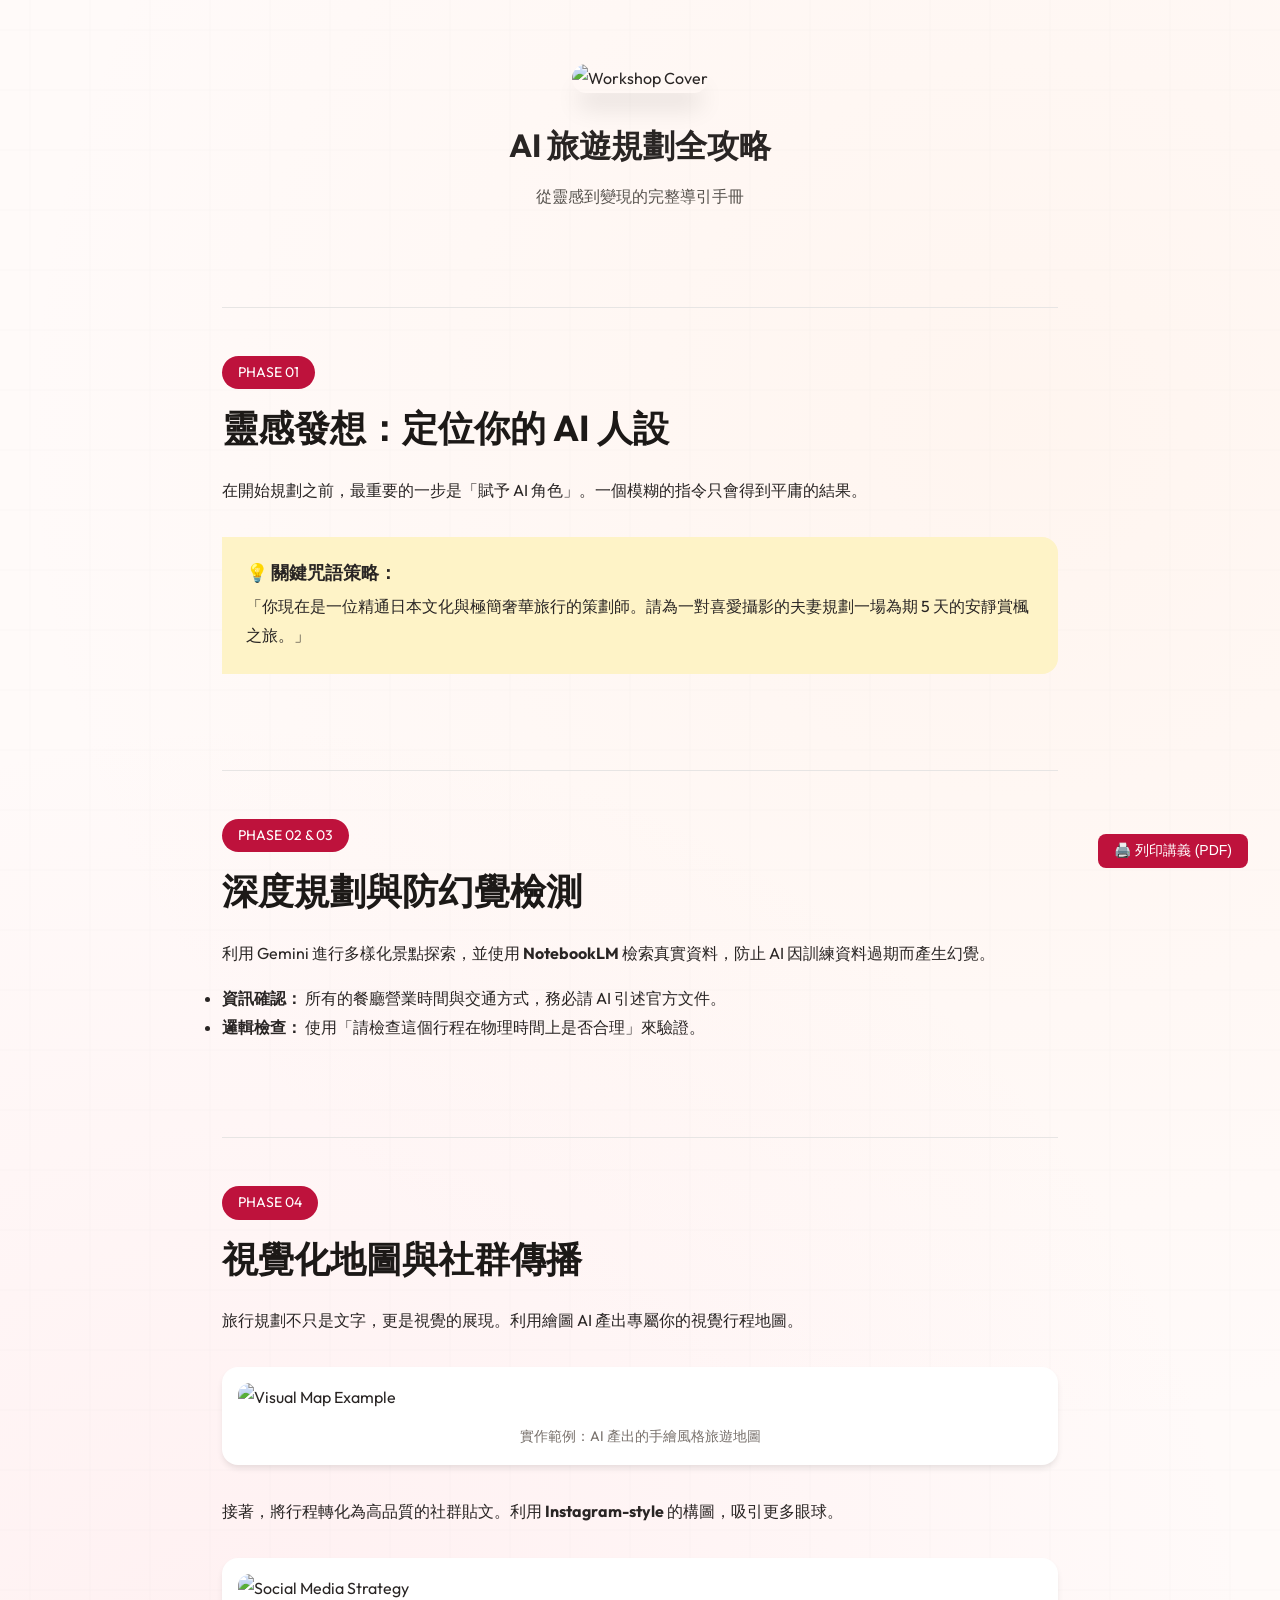
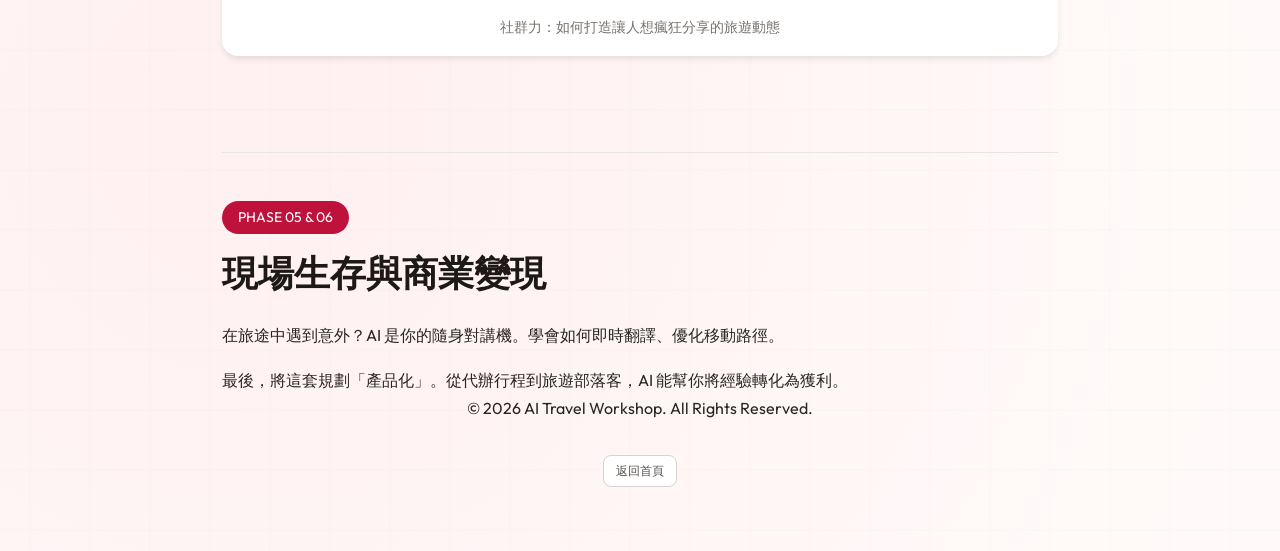
==== handout.html @ aeeb82db "feat: add premium workshop handout and integrate links" ====
<!DOCTYPE html>
<html lang="zh-TW">

<head>
    <meta charset="UTF-8">
    <meta name="viewport" content="width=device-width, initial-scale=1.0">
    <title>AI 旅遊規劃全攻略 - 官方講義</title>
    <link rel="stylesheet" href="css/main.css">
    <link href="https://fonts.googleapis.com/css2?family=Outfit:wght@300;400;600;700&display=swap" rel="stylesheet">
    <style>
        body {
            background-color: #fffaf9;
            color: var(--color-stone-800);
            font-family: 'Outfit', 'Microsoft JhengHei', sans-serif;
            line-height: 1.8;
        }

        .handout-container {
            max-width: 900px;
            margin: 4rem auto;
            padding: 0 2rem;
        }

        .handout-header {
            text-align: center;
            margin-bottom: 5rem;
        }

        .handout-cover {
            width: 100%;
            border-radius: var(--radius-2xl);
            box-shadow: var(--shadow-xl);
            margin-bottom: 2rem;
        }

        .course-phase {
            margin-top: 6rem;
            padding-top: 3rem;
            border-top: 1px solid var(--color-stone-200);
        }

        .phase-num {
            display: inline-block;
            background: var(--color-primary);
            color: white;
            padding: 0.25rem 1rem;
            border-radius: var(--radius-full);
            font-size: 0.875rem;
            margin-bottom: 1rem;
        }

        .phase-title {
            font-size: 2.25rem;
            font-weight: 700;
            color: var(--color-stone-900);
            margin-bottom: 1.5rem;
        }

        .visual-box {
            background: white;
            padding: 1rem;
            border-radius: var(--radius-xl);
            box-shadow: var(--shadow-md);
            margin: 2rem 0;
        }

        .visual-box img {
            width: 100%;
            border-radius: var(--radius-lg);
        }

        .visual-caption {
            text-align: center;
            font-size: 0.875rem;
            color: var(--color-stone-500);
            margin-top: 0.75rem;
        }

        .tip-box {
            background: #fef3c7;
            border-left: 4px solid var(--color-amber-500);
            padding: 1.5rem;
            margin: 2rem 0;
            border-radius: 0 1rem 1rem 0;
        }

        @media print {
            .no-print {
                display: none;
            }

            .handout-container {
                margin: 1rem auto;
            }

            .course-phase {
                page-break-before: always;
            }
        }

        .btn-print {
            position: fixed;
            bottom: 2rem;
            right: 2rem;
            z-index: 100;
        }
    </style>
</head>

<body>
    <div class="handout-container">
        <!-- Header Section -->
        <header class="handout-header">
            <img src="workshop_cover_1770142974521.png" alt="Workshop Cover" class="handout-cover">
            <h1 class="text-4xl font-bold mb-4">AI 旅遊規劃全攻略</h1>
            <p class="text-xl text-stone-600">從靈感到變現的完整導引手冊</p>
        </header>

        <!-- Phase 1 -->
        <section id="phase1" class="course-phase">
            <span class="phase-num">PHASE 01</span>
            <h2 class="phase-title">靈感發想：定位你的 AI 人設</h2>
            <p>在開始規劃之前，最重要的一步是「賦予 AI 角色」。一個模糊的指令只會得到平庸的結果。</p>
            <div class="tip-box">
                <h4 class="font-bold mb-2">💡 關鍵咒語策略：</h4>
                <p>「你現在是一位精通日本文化與極簡奢華旅行的策劃師。請為一對喜愛攝影的夫妻規劃一場為期 5 天的安靜賞楓之旅。」</p>
            </div>
        </section>

        <!-- Phase 2 & 3 -->
        <section id="phase2" class="course-phase">
            <span class="phase-num">PHASE 02 & 03</span>
            <h2 class="phase-title">深度規劃與防幻覺檢測</h2>
            <p>利用 Gemini 進行多樣化景點探索，並使用 <strong>NotebookLM</strong> 檢索真實資料，防止 AI 因訓練資料過期而產生幻覺。</p>
            <ul class="list-disc pl-6 space-y-4 mt-4">
                <li><strong>資訊確認：</strong> 所有的餐廳營業時間與交通方式，務必請 AI 引述官方文件。</li>
                <li><strong>邏輯檢查：</strong> 使用「請檢查這個行程在物理時間上是否合理」來驗證。</li>
            </ul>
        </section>

        <!-- Phase 4 -->
        <section id="phase4" class="course-phase">
            <span class="phase-num">PHASE 04</span>
            <h2 class="phase-title">視覺化地圖與社群傳播</h2>
            <p>旅行規劃不只是文字，更是視覺的展現。利用繪圖 AI 產出專屬你的視覺行程地圖。</p>

            <div class="visual-box">
                <img src="visual_map_example_1770142990346.png" alt="Visual Map Example">
                <div class="visual-caption">實作範例：AI 產出的手繪風格旅遊地圖</div>
            </div>

            <p>接著，將行程轉化為高品質的社群貼文。利用 <strong>Instagram-style</strong> 的構圖，吸引更多眼球。</p>

            <div class="visual-box">
                <img src="social_king_challenge_1770143007971.png" alt="Social Media Strategy">
                <div class="visual-caption">社群力：如何打造讓人想瘋狂分享的旅遊動態</div>
            </div>
        </section>

        <!-- Phase 5 & 6 -->
        <section id="phase5" class="course-phase">
            <span class="phase-num">PHASE 05 & 06</span>
            <h2 class="phase-title">現場生存與商業變現</h2>
            <p>在旅途中遇到意外？AI 是你的隨身對講機。學會如何即時翻譯、優化移動路徑。</p>
            <p class="mt-4">最後，將這套規劃「產品化」。從代辦行程到旅遊部落客，AI 能幫你將經驗轉化為獲利。</p>
        </section>

        <footer class="mt-20 text-center text-stone-400 no-print">
            <p>© 2026 AI Travel Workshop. All Rights Reserved.</p>
            <div class="mt-8 flex justify-center gap-4">
                <a href="index.html" class="btn btn-outline btn-sm">返回首頁</a>
            </div>
        </footer>

        <button onclick="window.print()" class="btn btn-primary btn-print no-print">
            🖨️ 列印講義 (PDF)
        </button>
    </div>
</body>

</html>
---- css/main.css ----
/* ============================================
   AI 旅遊規劃工作坊 - 共用樣式系統
   ============================================ */

/* --- CSS Variables --- */
:root {
    /* Colors - Rose/Stone/Amber Theme */
    --color-primary: #be123c;
    --color-primary-light: #fecdd3;
    --color-primary-dark: #9f1239;

    --color-accent: #f59e0b;
    --color-accent-light: #fef3c7;

    --color-stone-50: #fafaf9;
    --color-stone-100: #f5f5f4;
    --color-stone-200: #e7e5e4;
    --color-stone-300: #d6d3d1;
    --color-stone-400: #a8a29e;
    --color-stone-500: #78716c;
    --color-stone-600: #57534e;
    --color-stone-700: #44403c;
    --color-stone-800: #292524;
    --color-stone-900: #1c1917;

    --color-success: #22c55e;
    --color-warning: #eab308;
    --color-error: #ef4444;
    --color-info: #3b82f6;

    /* Typography */
    --font-family: 'Noto Sans TC', sans-serif;

    /* Spacing */
    --spacing-xs: 0.25rem;
    --spacing-sm: 0.5rem;
    --spacing-md: 1rem;
    --spacing-lg: 1.5rem;
    --spacing-xl: 2rem;
    --spacing-2xl: 3rem;

    /* Border Radius */
    --radius-sm: 0.25rem;
    --radius-md: 0.5rem;
    --radius-lg: 0.75rem;
    --radius-xl: 1rem;
    --radius-2xl: 1.5rem;
    --radius-full: 9999px;

    /* Shadows */
    --shadow-sm: 0 1px 2px 0 rgb(0 0 0 / 0.05);
    --shadow-md: 0 4px 6px -1px rgb(0 0 0 / 0.1);
    --shadow-lg: 0 10px 15px -3px rgb(0 0 0 / 0.1);
    --shadow-xl: 0 20px 25px -5px rgb(0 0 0 / 0.1);
}

/* --- Base Styles --- */
* {
    margin: 0;
    padding: 0;
    box-sizing: border-box;
}

body {
    font-family: var(--font-family);
    background-color: #faf8f5;
    background-image:
        radial-gradient(circle at 20% 80%, rgba(255, 183, 197, 0.15) 0%, transparent 50%),
        radial-gradient(circle at 80% 20%, rgba(255, 218, 185, 0.15) 0%, transparent 50%),
        url("data:image/svg+xml,%3Csvg width='60' height='60' viewBox='0 0 60 60' xmlns='http://www.w3.org/2000/svg'%3E%3Cpath d='M30 0L30 60M0 30L60 30' stroke='%23e7e5e4' stroke-width='0.5' fill='none' opacity='0.3'/%3E%3C/svg%3E");
    color: var(--color-stone-800);
    min-height: 100vh;
    display: flex;
    flex-direction: column;
    line-height: 1.6;
    position: relative;
    overflow-x: hidden;
}

/* --- Sakura Falling Animation --- */
.sakura-container {
    position: fixed;
    top: 0;
    left: 0;
    width: 100%;
    height: 100%;
    pointer-events: none;
    z-index: 0;
    overflow: hidden;
}

.sakura {
    position: absolute;
    top: -20px;
    animation: sakuraFall linear infinite;
    opacity: 0.4;
}

.sakura::before {
    content: '🌸';
    font-size: 1rem;
}

.sakura:nth-child(1) {
    left: 10%;
    animation-duration: 12s;
    animation-delay: 0s;
}

.sakura:nth-child(2) {
    left: 20%;
    animation-duration: 15s;
    animation-delay: 2s;
    font-size: 0.8rem;
}

.sakura:nth-child(3) {
    left: 30%;
    animation-duration: 10s;
    animation-delay: 4s;
}

.sakura:nth-child(4) {
    left: 40%;
    animation-duration: 14s;
    animation-delay: 1s;
    font-size: 0.6rem;
}

.sakura:nth-child(5) {
    left: 50%;
    animation-duration: 11s;
    animation-delay: 3s;
}

.sakura:nth-child(6) {
    left: 60%;
    animation-duration: 13s;
    animation-delay: 5s;
    font-size: 0.75rem;
}

.sakura:nth-child(7) {
    left: 70%;
    animation-duration: 16s;
    animation-delay: 0.5s;
}

.sakura:nth-child(8) {
    left: 80%;
    animation-duration: 9s;
    animation-delay: 2.5s;
    font-size: 0.9rem;
}

.sakura:nth-child(9) {
    left: 90%;
    animation-duration: 12s;
    animation-delay: 4.5s;
}

.sakura:nth-child(10) {
    left: 15%;
    animation-duration: 14s;
    animation-delay: 1.5s;
    font-size: 0.7rem;
}

.sakura:nth-child(11) {
    left: 45%;
    animation-duration: 10s;
    animation-delay: 3.5s;
}

.sakura:nth-child(12) {
    left: 75%;
    animation-duration: 13s;
    animation-delay: 0.8s;
    font-size: 0.85rem;
}

@keyframes sakuraFall {
    0% {
        transform: translateY(-20px) rotate(0deg) translateX(0px);
        opacity: 0;
    }

    10% {
        opacity: 0.8;
    }

    90% {
        opacity: 0.6;
    }

    100% {
        transform: translateY(100vh) rotate(720deg) translateX(100px);
        opacity: 0;
    }
}

/* --- Quick Nav Bar --- */
.quick-nav {
    background: rgba(255, 255, 255, 0.9);
    backdrop-filter: blur(8px);
    border-bottom: 1px solid var(--color-stone-200);
    padding: 0.5rem 0;
    position: sticky;
    top: 4rem;
    z-index: 45;
}

.quick-nav-links {
    display: flex;
    gap: 0.25rem;
    overflow-x: auto;
    padding: 0 1rem;
    scrollbar-width: none;
}

.quick-nav-links::-webkit-scrollbar {
    display: none;
}

.quick-nav-link {
    display: flex;
    align-items: center;
    gap: 0.25rem;
    padding: 0.375rem 0.75rem;
    font-size: 0.75rem;
    color: var(--color-stone-600);
    background: var(--color-stone-100);
    border-radius: var(--radius-full);
    white-space: nowrap;
    text-decoration: none;
    transition: all 0.2s ease;
}

.quick-nav-link:hover {
    background: var(--color-primary-light);
    color: var(--color-primary);
}

.quick-nav-link.active {
    background: var(--color-primary);
    color: white;
}

/* --- Page-Specific Backgrounds --- */
.page-phase1 {
    background-image:
        radial-gradient(circle at 10% 20%, rgba(255, 183, 197, 0.2) 0%, transparent 40%),
        radial-gradient(circle at 90% 80%, rgba(255, 218, 185, 0.15) 0%, transparent 40%),
        url("data:image/svg+xml,%3Csvg width='60' height='60' viewBox='0 0 60 60' xmlns='http://www.w3.org/2000/svg'%3E%3Cpath d='M30 0L30 60M0 30L60 30' stroke='%23e7e5e4' stroke-width='0.5' fill='none' opacity='0.3'/%3E%3C/svg%3E");
}

.page-phase2 {
    background-image:
        radial-gradient(circle at 80% 10%, rgba(59, 130, 246, 0.1) 0%, transparent 40%),
        radial-gradient(circle at 20% 90%, rgba(147, 197, 253, 0.15) 0%, transparent 40%),
        url("data:image/svg+xml,%3Csvg width='40' height='40' viewBox='0 0 40 40' xmlns='http://www.w3.org/2000/svg'%3E%3Ccircle cx='20' cy='20' r='1' fill='%23cbd5e1' opacity='0.4'/%3E%3C/svg%3E");
}

.page-phase3 {
    background-image:
        radial-gradient(circle at 50% 0%, rgba(251, 191, 36, 0.12) 0%, transparent 50%),
        radial-gradient(circle at 0% 100%, rgba(253, 224, 71, 0.1) 0%, transparent 40%),
        url("data:image/svg+xml,%3Csvg width='60' height='60' viewBox='0 0 60 60' xmlns='http://www.w3.org/2000/svg'%3E%3Cpath d='M30 0L30 60M0 30L60 30' stroke='%23e7e5e4' stroke-width='0.5' fill='none' opacity='0.3'/%3E%3C/svg%3E");
}

.page-phase4 {
    background-image:
        radial-gradient(circle at 0% 50%, rgba(245, 158, 11, 0.15) 0%, transparent 40%),
        radial-gradient(circle at 100% 50%, rgba(252, 211, 77, 0.12) 0%, transparent 40%),
        radial-gradient(circle at 50% 100%, rgba(254, 243, 199, 0.3) 0%, transparent 50%),
        url("data:image/svg+xml,%3Csvg width='80' height='80' viewBox='0 0 80 80' xmlns='http://www.w3.org/2000/svg'%3E%3Cpath d='M0 40 Q20 35 40 40 T80 40' stroke='%23fcd34d' stroke-width='0.5' fill='none' opacity='0.3'/%3E%3C/svg%3E");
}

.page-phase5 {
    background-image:
        radial-gradient(circle at 90% 20%, rgba(34, 197, 94, 0.1) 0%, transparent 40%),
        radial-gradient(circle at 10% 80%, rgba(134, 239, 172, 0.12) 0%, transparent 40%),
        url("data:image/svg+xml,%3Csvg width='60' height='60' viewBox='0 0 60 60' xmlns='http://www.w3.org/2000/svg'%3E%3Ccircle cx='30' cy='30' r='2' fill='%2386efac' opacity='0.2'/%3E%3C/svg%3E");
}

.page-phase6 {
    background-image:
        radial-gradient(circle at 20% 30%, rgba(190, 18, 60, 0.08) 0%, transparent 40%),
        radial-gradient(circle at 80% 70%, rgba(251, 113, 133, 0.1) 0%, transparent 40%),
        url("data:image/svg+xml,%3Csvg width='60' height='60' viewBox='0 0 60 60' xmlns='http://www.w3.org/2000/svg'%3E%3Cpath d='M30 0L30 60M0 30L60 30' stroke='%23fecdd3' stroke-width='0.5' fill='none' opacity='0.4'/%3E%3C/svg%3E");
}

/* --- Scrollbar --- */
::-webkit-scrollbar {
    width: 8px;
}

::-webkit-scrollbar-track {
    background: var(--color-stone-100);
}

::-webkit-scrollbar-thumb {
    background: var(--color-stone-300);
    border-radius: var(--radius-sm);
}

::-webkit-scrollbar-thumb:hover {
    background: var(--color-stone-400);
}

/* --- Typography --- */
h1,
h2,
h3,
h4,
h5,
h6 {
    font-weight: 700;
    line-height: 1.3;
}

h1 {
    font-size: 2rem;
}

h2 {
    font-size: 1.5rem;
}

h3 {
    font-size: 1.25rem;
}

h4 {
    font-size: 1.125rem;
}

a {
    color: var(--color-primary);
    text-decoration: none;
    transition: color 0.2s ease;
}

a:hover {
    color: var(--color-primary-dark);
}

/* --- Layout Components --- */
.container {
    max-width: 1280px;
    margin: 0 auto;
    padding: 0 1rem;
}

@media (min-width: 640px) {
    .container {
        padding: 0 1.5rem;
    }
}

@media (min-width: 1024px) {
    .container {
        padding: 0 2rem;
    }
}

/* --- Navbar --- */
.navbar {
    background: white;
    border-bottom: 1px solid var(--color-stone-200);
    box-shadow: var(--shadow-sm);
    position: sticky;
    top: 0;
    z-index: 50;
}

.navbar-content {
    display: flex;
    justify-content: space-between;
    align-items: center;
    height: 4rem;
}

.navbar-brand {
    display: flex;
    align-items: center;
    gap: 0.5rem;
}

.navbar-brand h1 {
    font-size: 1.25rem;
    color: var(--color-stone-800);
}

.navbar-brand .badge {
    font-size: 0.75rem;
    background: var(--color-primary-light);
    color: var(--color-primary);
    padding: 0.25rem 0.5rem;
    border-radius: var(--radius-full);
}

.navbar-links {
    display: flex;
    gap: 0.5rem;
}

/* --- Buttons --- */
.btn {
    display: inline-flex;
    align-items: center;
    justify-content: center;
    gap: 0.5rem;
    padding: 0.5rem 1rem;
    font-size: 0.875rem;
    font-weight: 500;
    border-radius: var(--radius-md);
    border: none;
    cursor: pointer;
    transition: all 0.2s ease;
}

.btn:disabled {
    opacity: 0.5;
    cursor: not-allowed;
}

.btn-primary {
    background: var(--color-primary);
    color: white;
}

.btn-primary:hover:not(:disabled) {
    background: var(--color-primary-dark);
}

.btn-secondary {
    background: var(--color-stone-800);
    color: white;
}

.btn-secondary:hover:not(:disabled) {
    background: var(--color-stone-900);
}

.btn-outline {
    background: white;
    color: var(--color-stone-600);
    border: 1px solid var(--color-stone-300);
}

.btn-outline:hover:not(:disabled) {
    background: var(--color-stone-50);
}

.btn-accent {
    background: var(--color-accent);
    color: white;
}

.btn-accent:hover:not(:disabled) {
    background: #d97706;
}

.btn-success {
    background: var(--color-success);
    color: white;
}

.btn-lg {
    padding: 0.75rem 1.5rem;
    font-size: 1rem;
}

.btn-sm {
    padding: 0.25rem 0.75rem;
    font-size: 0.75rem;
}

.btn-full {
    width: 100%;
}

/* --- Cards --- */
.card {
    background: white;
    border: 1px solid var(--color-stone-200);
    border-radius: var(--radius-xl);
    box-shadow: var(--shadow-sm);
    overflow: hidden;
}

.card-header {
    padding: var(--spacing-lg);
    border-bottom: 1px solid var(--color-stone-200);
    background: var(--color-stone-50);
}

.card-body {
    padding: var(--spacing-lg);
}

.card-footer {
    padding: var(--spacing-lg);
    border-top: 1px solid var(--color-stone-200);
    background: var(--color-stone-50);
}

/* Phase Card */
.phase-card {
    position: relative;
    padding: var(--spacing-lg);
    border-radius: var(--radius-xl);
    background: white;
    border: 2px solid var(--color-stone-200);
    transition: all 0.3s ease;
    cursor: pointer;
}

.phase-card:hover {
    border-color: var(--color-primary-light);
    box-shadow: var(--shadow-md);
    transform: translateY(-2px);
}

.phase-card.active {
    border-color: var(--color-primary);
    background: linear-gradient(135deg, #fff1f2 0%, white 100%);
}

.phase-card.completed {
    border-color: var(--color-success);
}

.phase-card .phase-number {
    position: absolute;
    top: -0.75rem;
    left: 1rem;
    background: var(--color-primary);
    color: white;
    width: 1.5rem;
    height: 1.5rem;
    border-radius: var(--radius-full);
    display: flex;
    align-items: center;
    justify-content: center;
    font-size: 0.75rem;
    font-weight: 700;
}

.phase-card.completed .phase-number {
    background: var(--color-success);
}

/* --- Forms --- */
.form-group {
    margin-bottom: var(--spacing-md);
}

.form-label {
    display: block;
    font-size: 0.75rem;
    font-weight: 700;
    color: var(--color-stone-500);
    margin-bottom: var(--spacing-xs);
    text-transform: uppercase;
}

.form-input,
.form-select,
.form-textarea {
    width: 100%;
    padding: 0.5rem 0.75rem;
    font-size: 0.875rem;
    border: 1px solid var(--color-stone-300);
    border-radius: var(--radius-md);
    background: white;
    transition: border-color 0.2s ease, box-shadow 0.2s ease;
}

.form-input:focus,
.form-select:focus,
.form-textarea:focus {
    outline: none;
    border-color: var(--color-primary);
    box-shadow: 0 0 0 3px var(--color-primary-light);
}

.form-textarea {
    resize: vertical;
    min-height: 100px;
}

/* --- Prompt Box --- */
.prompt-box {
    background: var(--color-stone-100);
    border: 1px solid var(--color-stone-200);
    border-radius: var(--radius-lg);
    padding: var(--spacing-md);
    position: relative;
}

.prompt-box .prompt-label {
    position: absolute;
    top: 0.5rem;
    right: 0.75rem;
    font-size: 0.625rem;
    font-weight: 700;
    color: var(--color-stone-400);
    text-transform: uppercase;
}

.prompt-box textarea {
    width: 100%;
    min-height: 200px;
    background: transparent;
    border: none;
    resize: none;
    font-family: 'Consolas', 'Monaco', monospace;
    font-size: 0.875rem;
    color: var(--color-stone-700);
    padding-top: 1.5rem;
}

.prompt-box textarea:focus {
    outline: none;
}

/* --- Alert Boxes --- */
.alert {
    padding: var(--spacing-md);
    border-radius: var(--radius-lg);
    font-size: 0.875rem;
}

.alert-info {
    background: #dbeafe;
    border-left: 4px solid var(--color-info);
    color: #1e40af;
}

.alert-success {
    background: #dcfce7;
    border-left: 4px solid var(--color-success);
    color: #166534;
}

.alert-warning {
    background: #fef3c7;
    border-left: 4px solid var(--color-warning);
    color: #92400e;
}

.alert-error {
    background: #fee2e2;
    border-left: 4px solid var(--color-error);
    color: #991b1b;
}

/* --- Tool Card --- */
.tool-card {
    border: 1px solid var(--color-stone-200);
    border-radius: var(--radius-xl);
    padding: var(--spacing-lg);
    background: white;
    transition: box-shadow 0.3s ease;
}

.tool-card:hover {
    box-shadow: var(--shadow-md);
}

.tool-card .tool-icon {
    font-size: 1.5rem;
    margin-right: 0.5rem;
}

.tool-card .tool-title {
    font-weight: 700;
    color: var(--color-stone-700);
}

.tool-card .tool-desc {
    font-size: 0.75rem;
    color: var(--color-stone-500);
    margin-top: 0.25rem;
}

.tool-card .tool-prompt {
    background: var(--color-stone-50);
    padding: 0.5rem;
    border-radius: var(--radius-md);
    font-family: monospace;
    font-size: 0.75rem;
    color: var(--color-stone-600);
    margin: 0.75rem 0;
}

/* --- Section Headers --- */
.section-header {
    display: flex;
    align-items: center;
    gap: 0.5rem;
    padding-bottom: var(--spacing-sm);
    margin-bottom: var(--spacing-md);
    border-bottom: 2px solid var(--color-stone-200);
}

.section-header.accent {
    border-bottom-color: var(--color-accent);
}

.section-header.primary {
    border-bottom-color: var(--color-primary);
}

/* --- Progress Indicator --- */
.progress-dots {
    display: flex;
    gap: 0.5rem;
    justify-content: center;
}

.progress-dot {
    width: 0.75rem;
    height: 0.75rem;
    border-radius: var(--radius-full);
    background: var(--color-stone-300);
    transition: all 0.3s ease;
    cursor: pointer;
}

.progress-dot:hover {
    background: var(--color-stone-400);
    transform: scale(1.1);
}

.progress-dot:active {
    transform: scale(0.9);
}

.progress-dot.active {
    background: var(--color-primary);
    transform: scale(1.2);
}

.progress-dot.completed {
    background: var(--color-success);
}

/* --- Footer Navigation --- */
.footer-nav {
    position: fixed;
    bottom: 0;
    left: 0;
    right: 0;
    background: white;
    border-top: 1px solid var(--color-stone-200);
    padding: var(--spacing-md);
    display: flex;
    justify-content: space-between;
    align-items: center;
    z-index: 40;
}

.footer-nav .nav-btn {
    display: flex;
    align-items: center;
    gap: 0.5rem;
    padding: 0.5rem 1rem;
    font-size: 0.875rem;
    color: var(--color-stone-600);
    background: var(--color-stone-100);
    border: none;
    border-radius: var(--radius-md);
    cursor: pointer;
    transition: all 0.2s ease;
}

.footer-nav .nav-btn:hover {
    background: var(--color-stone-200);
}

.footer-nav .nav-btn.primary {
    background: var(--color-primary);
    color: white;
}

.footer-nav .nav-btn.primary:hover {
    background: var(--color-primary-dark);
}

/* --- Main Content Padding for Fixed Footer --- */
main {
    flex-grow: 1;
    padding-bottom: 5rem;
}

/* --- Animations --- */
.fade-in {
    animation: fadeIn 0.5s ease-in-out;
}

@keyframes fadeIn {
    from {
        opacity: 0;
        transform: translateY(10px);
    }

    to {
        opacity: 1;
        transform: translateY(0);
    }
}

/* Spinner */
.spinner {
    border: 3px solid var(--color-stone-200);
    border-radius: 50%;
    border-top: 3px solid var(--color-primary);
    width: 1.25rem;
    height: 1.25rem;
    animation: spin 1s linear infinite;
}

@keyframes spin {
    0% {
        transform: rotate(0deg);
    }

    100% {
        transform: rotate(360deg);
    }
}

/* --- Utility Classes --- */
.text-center {
    text-align: center;
}

.text-sm {
    font-size: 0.875rem;
}

.text-xs {
    font-size: 0.75rem;
}

.text-primary {
    color: var(--color-primary);
}

.text-stone-500 {
    color: var(--color-stone-500);
}

.text-stone-600 {
    color: var(--color-stone-600);
}

.font-bold {
    font-weight: 700;
}

.font-medium {
    font-weight: 500;
}

.mt-1 {
    margin-top: 0.25rem;
}

.mt-2 {
    margin-top: 0.5rem;
}

.mt-4 {
    margin-top: 1rem;
}

.mt-6 {
    margin-top: 1.5rem;
}

.mt-8 {
    margin-top: 2rem;
}

.mb-2 {
    margin-bottom: 0.5rem;
}

.mb-4 {
    margin-bottom: 1rem;
}

.mb-6 {
    margin-bottom: 1.5rem;
}

.p-4 {
    padding: 1rem;
}

.p-6 {
    padding: 1.5rem;
}

.gap-2 {
    gap: 0.5rem;
}

.gap-4 {
    gap: 1rem;
}

.gap-6 {
    gap: 1.5rem;
}

.flex {
    display: flex;
}

.flex-col {
    flex-direction: column;
}

.items-center {
    align-items: center;
}

.justify-center {
    justify-content: center;
}

.justify-between {
    justify-content: space-between;
}

.flex-wrap {
    flex-wrap: wrap;
}

.flex-grow {
    flex-grow: 1;
}

.grid {
    display: grid;
}

.grid-cols-1 {
    grid-template-columns: repeat(1, minmax(0, 1fr));
}

.grid-cols-2 {
    grid-template-columns: repeat(2, minmax(0, 1fr));
}

.grid-cols-3 {
    grid-template-columns: repeat(3, minmax(0, 1fr));
}

.grid-cols-4 {
    grid-template-columns: repeat(4, minmax(0, 1fr));
}

@media (min-width: 640px) {
    .sm\:grid-cols-2 {
        grid-template-columns: repeat(2, minmax(0, 1fr));
    }
}

@media (min-width: 768px) {
    .md\:grid-cols-2 {
        grid-template-columns: repeat(2, minmax(0, 1fr));
    }

    .md\:grid-cols-3 {
        grid-template-columns: repeat(3, minmax(0, 1fr));
    }
}

@media (min-width: 1024px) {
    .lg\:grid-cols-3 {
        grid-template-columns: repeat(3, minmax(0, 1fr));
    }
}

.hidden {
    display: none;
}

.block {
    display: block;
}

/* --- Quick Links Bar --- */
.quick-links {
    display: flex;
    flex-wrap: wrap;
    gap: 0.5rem;
    padding: var(--spacing-md);
    background: var(--color-stone-100);
    border-radius: var(--radius-lg);
}

.quick-link {
    display: flex;
    align-items: center;
    gap: 0.5rem;
    padding: 0.5rem 1rem;
    background: white;
    border: 1px solid var(--color-stone-300);
    border-radius: var(--radius-lg);
    font-size: 0.875rem;
    color: var(--color-stone-700);
    text-decoration: none;
    transition: all 0.2s ease;
}

.quick-link:hover {
    background: var(--color-stone-50);
    border-color: var(--color-primary-light);
}

.quick-link img {
    width: 1.25rem;
    height: 1.25rem;
}

/* --- Hero Section --- */
.hero {
    background: linear-gradient(135deg, #fff1f2 0%, white 50%, #fef3c7 100%);
    border: 1px solid var(--color-primary-light);
    border-radius: var(--radius-2xl);
    padding: var(--spacing-xl);
    position: relative;
    overflow: hidden;
}

.hero::after {
    content: '';
    position: absolute;
    right: 0;
    top: 0;
    height: 100%;
    width: 33%;
    background: var(--color-primary-light);
    opacity: 0.2;
    transform: skewX(12deg) translateX(3rem);
}

.hero-content {
    position: relative;
    z-index: 1;
}

.hero h2 {
    font-size: 1.875rem;
    color: var(--color-stone-800);
    margin-bottom: 0.5rem;
}

.hero p {
    color: var(--color-stone-600);
    max-width: none;
}

/* --- Style Selector --- */
.style-grid {
    display: grid;
    grid-template-columns: repeat(2, 1fr);
    gap: 0.75rem;
}

@media (min-width: 768px) {
    .style-grid {
        grid-template-columns: repeat(3, 1fr);
    }
}

.style-option {
    border: 2px solid var(--color-stone-200);
    border-radius: var(--radius-lg);
    padding: var(--spacing-md);
    cursor: pointer;
    transition: all 0.2s ease;
    text-align: center;
}

.style-option:hover {
    border-color: var(--color-primary-light);
}

.style-option.selected {
    border-color: var(--color-primary);
    background: var(--color-primary-light);
}

.style-option .style-emoji {
    font-size: 2rem;
    display: block;
    margin-bottom: 0.5rem;
}

.style-option .style-name {
    font-weight: 700;
    font-size: 0.875rem;
    color: var(--color-stone-800);
}

.style-option .style-desc {
    font-size: 0.625rem;
    color: var(--color-stone-500);
    margin-top: 0.25rem;
}

/* --- Copy Toast --- */
.copy-toast {
    position: fixed;
    bottom: 6rem;
    left: 50%;
    transform: translateX(-50%) translateY(100%);
    background: var(--color-stone-800);
    color: white;
    padding: 0.75rem 1.5rem;
    border-radius: var(--radius-full);
    font-size: 0.875rem;
    opacity: 0;
    transition: all 0.3s ease;
    z-index: 100;
}

.copy-toast.show {
    transform: translateX(-50%) translateY(0);
    opacity: 1;
}
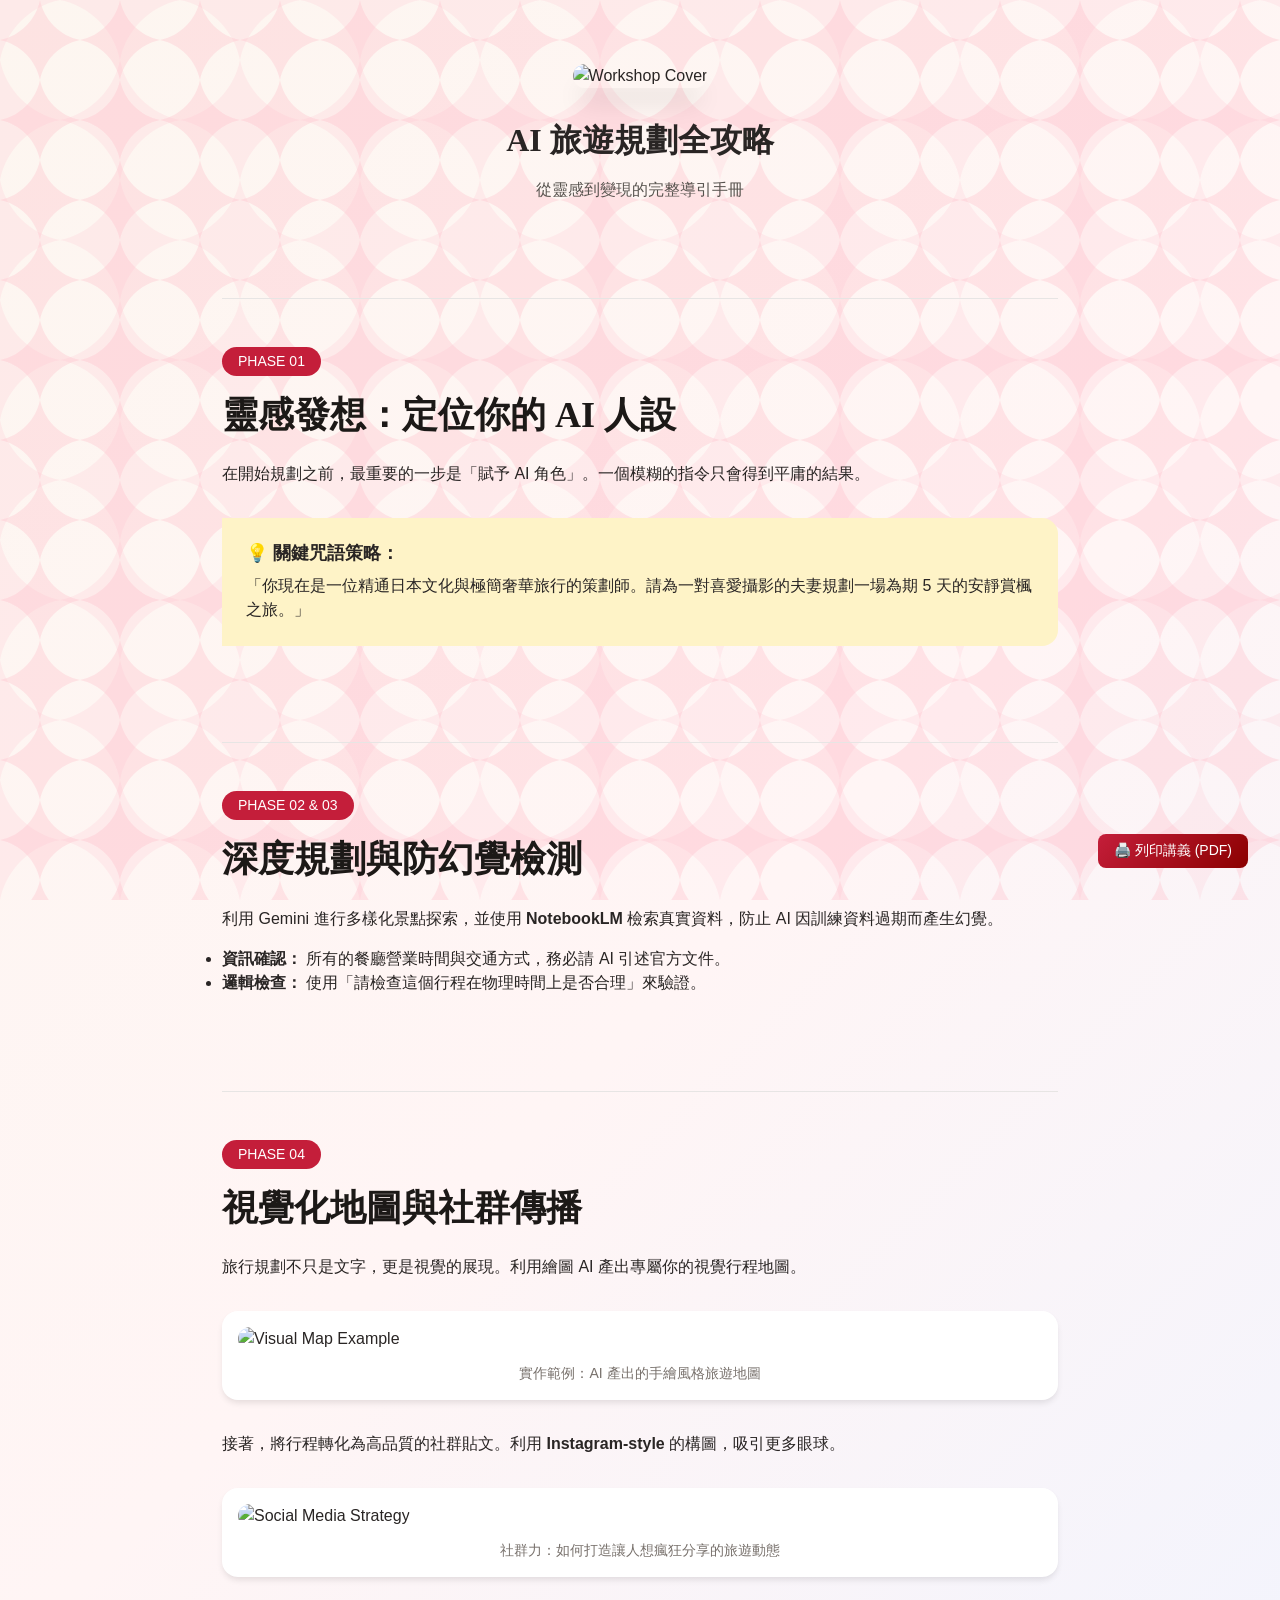
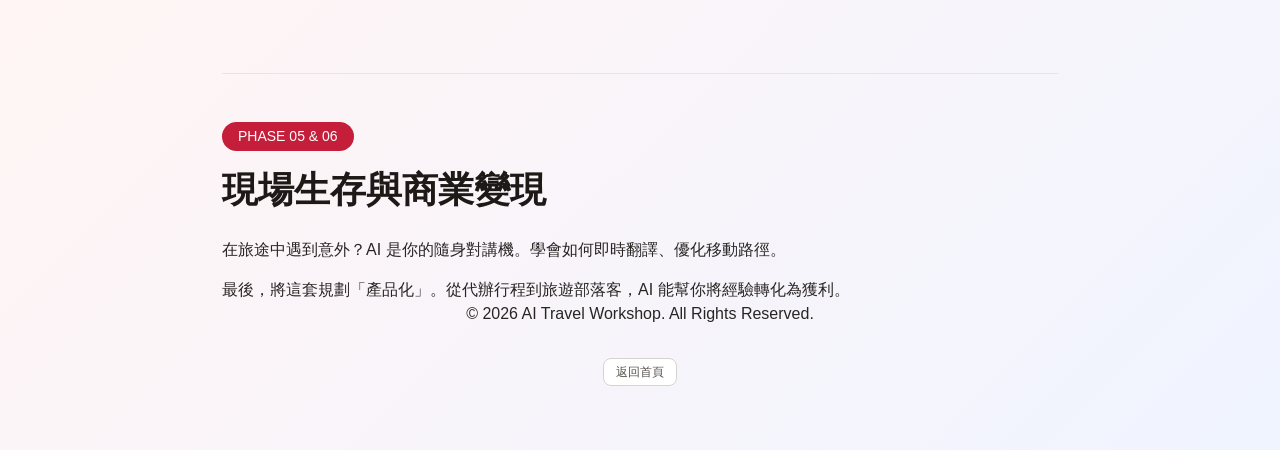
==== commit 7ab0ae7a: "style: global brand sync - red-gold theme and dynamic sakura effects" ====
--- a/handout.html
+++ b/handout.html
@@ -8,17 +8,12 @@
     <link rel="stylesheet" href="css/main.css">
     <link href="https://fonts.googleapis.com/css2?family=Outfit:wght@300;400;600;700&display=swap" rel="stylesheet">
     <style>
-        body {
-            background-color: #fffaf9;
-            color: var(--color-stone-800);
-            font-family: 'Outfit', 'Microsoft JhengHei', sans-serif;
-            line-height: 1.8;
-        }
-
         .handout-container {
             max-width: 900px;
             margin: 4rem auto;
             padding: 0 2rem;
+            position: relative;
+            z-index: 1;
         }
 
         .handout-header {
--- a/css/main.css
+++ b/css/main.css
@@ -4,13 +4,15 @@
 
 /* --- CSS Variables --- */
 :root {
-    /* Colors - Rose/Stone/Amber Theme */
-    --color-primary: #be123c;
-    --color-primary-light: #fecdd3;
-    --color-primary-dark: #9f1239;
-
-    --color-accent: #f59e0b;
-    --color-accent-light: #fef3c7;
+    /* Colors - Red-Gold Japanese Theme */
+    --color-primary-red: #c41e3a;
+    --color-primary-dark-red: #8b0000;
+    --color-gold: #ffd700;
+    --color-sakura-pink: #ffb7c5;
+
+    --color-primary: var(--color-primary-red);
+    --color-primary-light: #fff5f5;
+    --color-primary-dark: var(--color-primary-dark-red);
 
     --color-stone-50: #fafaf9;
     --color-stone-100: #f5f5f4;
@@ -29,7 +31,9 @@
     --color-info: #3b82f6;
 
     /* Typography */
-    --font-family: 'Noto Sans TC', sans-serif;
+    --font-serif: 'Noto Serif JP', serif;
+    --font-sans: 'Noto Sans TC', sans-serif;
+    --font-family: var(--font-sans);
 
     /* Spacing */
     --spacing-xs: 0.25rem;
@@ -62,38 +66,81 @@
 }
 
 body {
-    font-family: var(--font-family);
-    background-color: #faf8f5;
-    background-image:
-        radial-gradient(circle at 20% 80%, rgba(255, 183, 197, 0.15) 0%, transparent 50%),
-        radial-gradient(circle at 80% 20%, rgba(255, 218, 185, 0.15) 0%, transparent 50%),
-        url("data:image/svg+xml,%3Csvg width='60' height='60' viewBox='0 0 60 60' xmlns='http://www.w3.org/2000/svg'%3E%3Cpath d='M30 0L30 60M0 30L60 30' stroke='%23e7e5e4' stroke-width='0.5' fill='none' opacity='0.3'/%3E%3C/svg%3E");
+    font-family: var(--font-sans);
     color: var(--color-stone-800);
+    line-height: 1.5;
+    background: linear-gradient(135deg, #fdf6f0 0%, #fff5f5 50%, #f0f4ff 100%);
+    position: relative;
     min-height: 100vh;
-    display: flex;
-    flex-direction: column;
-    line-height: 1.6;
-    position: relative;
     overflow-x: hidden;
 }
 
-/* --- Sakura Falling Animation --- */
-.sakura-container {
+body::before {
+    content: '';
     position: fixed;
     top: 0;
     left: 0;
-    width: 100%;
-    height: 100%;
+    right: 0;
+    bottom: 0;
+    background-image:
+        url("data:image/svg+xml,%3Csvg xmlns='http://www.w3.org/2000/svg' viewBox='0 0 100 100'%3E%3Cpath fill='%23ffb7c5' opacity='0.3' d='M50 0c5 25 25 45 50 50-25 5-45 25-50 50-5-25-25-45-50-50 25-5 45-25 50-50z'/%3E%3C/svg%3E"),
+        url("data:image/svg+xml,%3Csvg xmlns='http://www.w3.org/2000/svg' viewBox='0 0 100 100'%3E%3Cpath fill='%23ffc0cb' opacity='0.2' d='M50 0c5 25 25 45 50 50-25 5-45 25-50 50-5-25-25-45-50-50 25-5 45-25 50-50z'/%3E%3C/svg%3E");
+    background-size: 80px 80px, 120px 120px;
+    background-position: 0 0, 60px 60px;
     pointer-events: none;
     z-index: 0;
-    overflow: hidden;
+    animation: float-bg 20s ease-in-out infinite;
+}
+
+@keyframes float-bg {
+
+    0%,
+    100% {
+        transform: translateY(0) rotate(0deg);
+    }
+
+    50% {
+        transform: translateY(-20px) rotate(5deg);
+    }
+}
+
+@keyframes fall {
+    0% {
+        transform: translateY(-10vh) rotate(0deg);
+        opacity: 1;
+    }
+
+    100% {
+        transform: translateY(110vh) rotate(720deg);
+        opacity: 0;
+    }
 }
 
 .sakura {
-    position: absolute;
-    top: -20px;
-    animation: sakuraFall linear infinite;
-    opacity: 0.4;
+    position: fixed;
+    pointer-events: none;
+    z-index: 1000;
+    animation: fall linear infinite;
+}
+
+h1,
+h2,
+h3,
+.font-serif {
+    font-family: var(--font-serif);
+}
+
+.card-header {
+    background: linear-gradient(180deg, var(--color-primary-red) 0%, var(--color-primary-dark-red) 100%) !important;
+    border-bottom: 2px solid var(--color-gold) !important;
+}
+
+.card-header h3 {
+    color: white !important;
+}
+
+.btn-primary {
+    background: linear-gradient(135deg, var(--color-primary-red) 0%, var(--color-primary-dark-red) 100%) !important;
 }
 
 .sakura::before {
